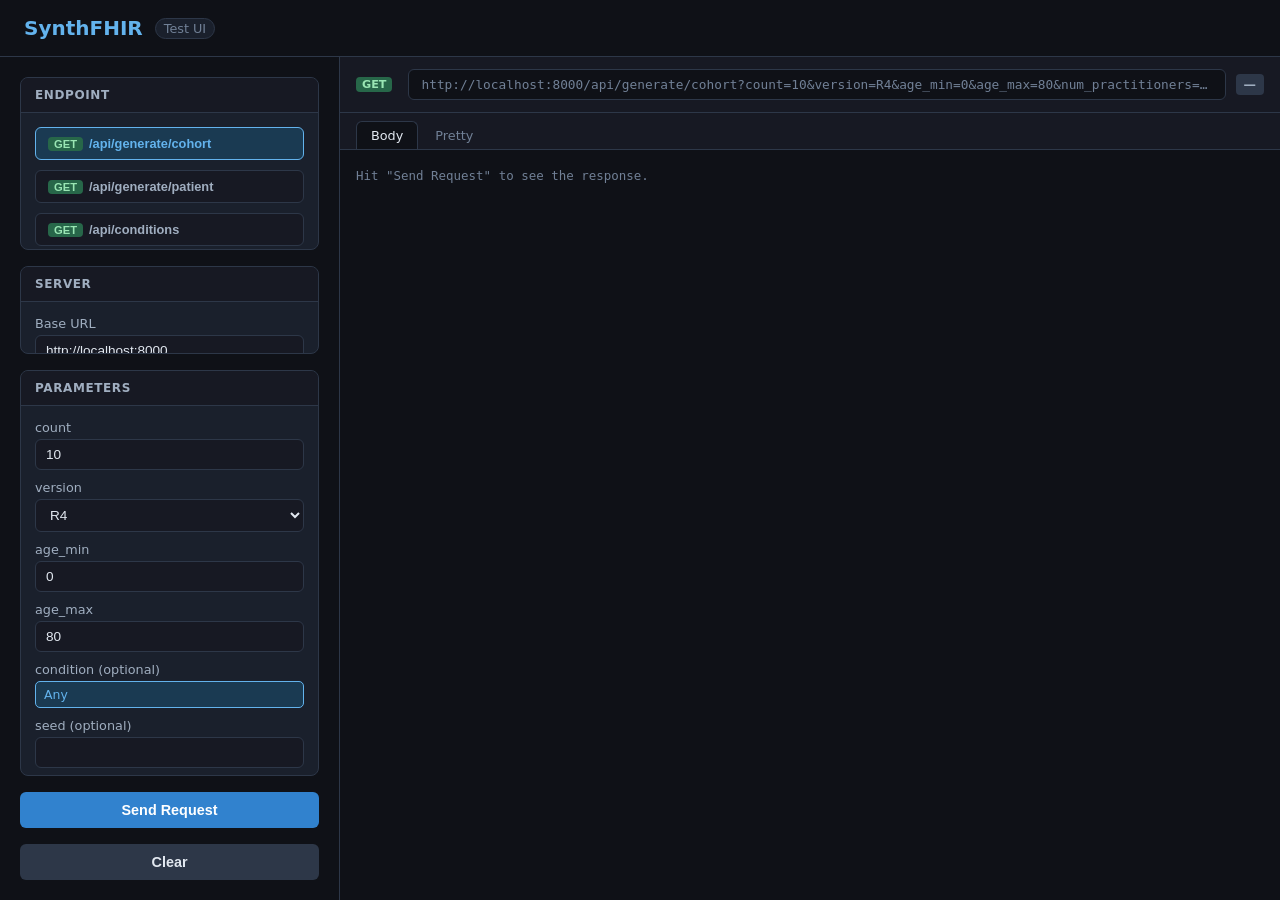
==== test_ui.html @ c60feab1 "Add README, include test_ui.html in repo, exclude __pycache__ from git Co-Authored-By: Claude Sonnet" ====
<!DOCTYPE html>
<html lang="en">
<head>
  <meta charset="UTF-8" />
  <meta name="viewport" content="width=device-width, initial-scale=1.0" />
  <title>SynthFHIR Test UI</title>
  <style>
    * { box-sizing: border-box; margin: 0; padding: 0; }
    body { font-family: system-ui, sans-serif; background: #0f1117; color: #e2e8f0; min-height: 100vh; }
    header { padding: 16px 24px; border-bottom: 1px solid #2d3748; display: flex; align-items: center; gap: 12px; }
    header h1 { font-size: 1.25rem; font-weight: 600; color: #63b3ed; }
    header span { font-size: 0.8rem; color: #718096; background: #1a202c; padding: 2px 8px; border-radius: 999px; border: 1px solid #2d3748; }
    .layout { display: grid; grid-template-columns: 340px 1fr; height: calc(100vh - 57px); }
    .sidebar { border-right: 1px solid #2d3748; padding: 20px; overflow-y: auto; display: flex; flex-direction: column; gap: 16px; }
    .panel { background: #1a202c; border: 1px solid #2d3748; border-radius: 8px; overflow: hidden; }
    .panel-header { padding: 10px 14px; background: #171923; border-bottom: 1px solid #2d3748; font-size: 0.75rem; font-weight: 600; text-transform: uppercase; letter-spacing: 0.05em; color: #a0aec0; display: flex; align-items: center; gap: 6px; }
    .panel-body { padding: 14px; display: flex; flex-direction: column; gap: 10px; }
    label { font-size: 0.8rem; color: #a0aec0; display: block; margin-bottom: 4px; }
    input[type=number], select { width: 100%; background: #171923; border: 1px solid #2d3748; border-radius: 6px; color: #e2e8f0; padding: 7px 10px; font-size: 0.85rem; outline: none; }
    input[type=number]:focus, select:focus { border-color: #63b3ed; }
    .row2 { display: grid; grid-template-columns: 1fr 1fr; gap: 8px; }
    .btn { width: 100%; padding: 10px; border-radius: 6px; font-size: 0.9rem; font-weight: 600; cursor: pointer; border: none; transition: opacity 0.15s; }
    .btn:hover { opacity: 0.85; }
    .btn-primary { background: #3182ce; color: #fff; }
    .btn-secondary { background: #2d3748; color: #e2e8f0; }
    .btn:disabled { opacity: 0.4; cursor: not-allowed; }
    .endpoint-btn { padding: 8px 12px; border-radius: 6px; font-size: 0.8rem; font-weight: 600; cursor: pointer; border: 1px solid #2d3748; background: #171923; color: #a0aec0; transition: all 0.15s; width: 100%; text-align: left; }
    .endpoint-btn:hover { background: #2d3748; color: #e2e8f0; }
    .endpoint-btn.active { border-color: #63b3ed; color: #63b3ed; background: #1a3a52; }
    .badge { display: inline-block; padding: 1px 6px; border-radius: 4px; font-size: 0.7rem; font-weight: 700; margin-right: 6px; }
    .badge-get { background: #276749; color: #9ae6b4; }
    .main { display: flex; flex-direction: column; overflow: hidden; }
    .toolbar { padding: 12px 16px; border-bottom: 1px solid #2d3748; display: flex; align-items: center; gap: 10px; background: #171923; }
    .url-bar { flex: 1; background: #0f1117; border: 1px solid #2d3748; border-radius: 6px; padding: 7px 12px; font-size: 0.8rem; color: #718096; font-family: monospace; overflow: hidden; white-space: nowrap; text-overflow: ellipsis; }
    .status-badge { padding: 3px 8px; border-radius: 4px; font-size: 0.78rem; font-weight: 700; white-space: nowrap; }
    .status-ok { background: #276749; color: #9ae6b4; }
    .status-err { background: #742a2a; color: #fc8181; }
    .status-neutral { background: #2d3748; color: #a0aec0; }
    .response-area { flex: 1; overflow: hidden; display: flex; flex-direction: column; }
    .tabs { display: flex; gap: 2px; padding: 8px 16px 0; border-bottom: 1px solid #2d3748; background: #171923; }
    .tab { padding: 6px 14px; font-size: 0.8rem; cursor: pointer; border-radius: 6px 6px 0 0; color: #718096; border: 1px solid transparent; border-bottom: none; }
    .tab.active { color: #e2e8f0; background: #0f1117; border-color: #2d3748; }
    .tab-content { flex: 1; overflow: auto; padding: 0; display: none; }
    .tab-content.active { display: block; }
    pre { padding: 16px; font-size: 0.78rem; line-height: 1.6; font-family: 'Consolas', 'Fira Code', monospace; white-space: pre-wrap; word-break: break-word; }
    .spinner { display: none; width: 16px; height: 16px; border: 2px solid #2d3748; border-top-color: #63b3ed; border-radius: 50%; animation: spin 0.7s linear infinite; }
    @keyframes spin { to { transform: rotate(360deg); } }
    .stats { display: flex; gap: 16px; padding: 10px 16px; border-bottom: 1px solid #2d3748; font-size: 0.78rem; color: #718096; }
    .stats span { display: flex; align-items: center; gap: 4px; }
    .stats b { color: #a0aec0; }
    .conditions-list { max-height: 160px; overflow-y: auto; display: flex; flex-direction: column; gap: 4px; }
    .condition-tag { padding: 5px 8px; border-radius: 5px; font-size: 0.78rem; cursor: pointer; border: 1px solid #2d3748; background: #171923; color: #a0aec0; transition: all 0.12s; }
    .condition-tag:hover { border-color: #63b3ed; color: #63b3ed; }
    .condition-tag.selected { border-color: #63b3ed; color: #63b3ed; background: #1a3a52; }
    .divider { border: none; border-top: 1px solid #2d3748; }
    .hint { font-size: 0.72rem; color: #4a5568; }
    .copy-btn { margin-left: auto; padding: 4px 10px; font-size: 0.72rem; background: #2d3748; border: 1px solid #4a5568; color: #a0aec0; border-radius: 5px; cursor: pointer; }
    .copy-btn:hover { color: #e2e8f0; }
  </style>
</head>
<body>

<header>
  <h1>SynthFHIR</h1>
  <span>Test UI</span>
</header>

<div class="layout">
  <!-- Sidebar -->
  <div class="sidebar">

    <!-- Endpoint selector -->
    <div class="panel">
      <div class="panel-header">Endpoint</div>
      <div class="panel-body">
        <button class="endpoint-btn active" onclick="selectEndpoint('cohort')">
          <span class="badge badge-get">GET</span>/api/generate/cohort
        </button>
        <button class="endpoint-btn" onclick="selectEndpoint('patient')">
          <span class="badge badge-get">GET</span>/api/generate/patient
        </button>
        <button class="endpoint-btn" onclick="selectEndpoint('conditions')">
          <span class="badge badge-get">GET</span>/api/conditions
        </button>
        <button class="endpoint-btn" onclick="selectEndpoint('observations')">
          <span class="badge badge-get">GET</span>/api/observations
        </button>
      </div>
    </div>

    <!-- Server -->
    <div class="panel">
      <div class="panel-header">Server</div>
      <div class="panel-body">
        <div>
          <label>Base URL</label>
          <input type="text" id="baseUrl" value="http://localhost:8000" style="width:100%;background:#171923;border:1px solid #2d3748;border-radius:6px;color:#e2e8f0;padding:7px 10px;font-size:0.85rem;outline:none;" />
        </div>
      </div>
    </div>

    <!-- Parameters -->
    <div class="panel" id="paramsPanel">
      <div class="panel-header">Parameters</div>
      <div class="panel-body" id="paramsBody">
        <!-- injected by JS -->
      </div>
    </div>

    <!-- Actions -->
    <button class="btn btn-primary" id="sendBtn" onclick="sendRequest()">Send Request</button>
    <button class="btn btn-secondary" onclick="clearResponse()">Clear</button>

  </div>

  <!-- Main -->
  <div class="main">
    <div class="toolbar">
      <span class="badge badge-get">GET</span>
      <div class="url-bar" id="urlBar">—</div>
      <div class="spinner" id="spinner"></div>
      <div class="status-badge status-neutral" id="statusBadge">—</div>
    </div>

    <div class="stats" id="statsBar" style="display:none">
      <span><b id="statTime">—</b> ms</span>
      <span><b id="statSize">—</b> KB</span>
      <span><b id="statResources">—</b> resources</span>
    </div>

    <div class="tabs">
      <div class="tab active" onclick="switchTab('body')">Body</div>
      <div class="tab" onclick="switchTab('pretty')">Pretty</div>
      <button class="copy-btn" id="copyBtn" onclick="copyResponse()" style="display:none">Copy</button>
    </div>

    <div class="tab-content active" id="tab-body">
      <pre id="responseRaw" style="color:#718096">Hit "Send Request" to see the response.</pre>
    </div>
    <div class="tab-content" id="tab-pretty">
      <pre id="responsePretty" style="color:#718096"></pre>
    </div>
  </div>
</div>

<script>
  let currentEndpoint = 'cohort';
  let lastResponse = null;
  let conditions = [];

  const ENDPOINTS = {
    cohort: {
      path: '/api/generate/cohort',
      params: ['count', 'version', 'age_min', 'age_max', 'condition', 'seed', 'num_practitioners', 'num_organizations'],
    },
    patient: {
      path: '/api/generate/patient',
      params: ['count', 'version', 'age_min', 'age_max', 'seed'],
    },
    conditions: { path: '/api/conditions', params: [] },
    observations: { path: '/api/observations', params: [] },
  };

  const PARAM_DEFS = {
    count:              { label: 'count', type: 'number', default: 10, min: 1, max: 1000 },
    version:            { label: 'version', type: 'select', options: ['R4', 'R5'], default: 'R4' },
    age_min:            { label: 'age_min', type: 'number', default: 0, min: 0, max: 119 },
    age_max:            { label: 'age_max', type: 'number', default: 80, min: 1, max: 120 },
    condition:          { label: 'condition (optional)', type: 'condition-picker', default: '' },
    seed:               { label: 'seed (optional)', type: 'number', default: '', min: 0 },
    num_practitioners:  { label: 'num_practitioners', type: 'number', default: 3, min: 1, max: 50 },
    num_organizations:  { label: 'num_organizations', type: 'number', default: 1, min: 1, max: 10 },
  };

  function selectEndpoint(name) {
    currentEndpoint = name;
    document.querySelectorAll('.endpoint-btn').forEach((b, i) => {
      b.classList.toggle('active', ['cohort','patient','conditions','observations'][i] === name);
    });
    renderParams();
    updateUrlBar();
  }

  function renderParams() {
    const body = document.getElementById('paramsBody');
    const params = ENDPOINTS[currentEndpoint].params;
    if (params.length === 0) {
      body.innerHTML = '<p class="hint">No parameters for this endpoint.</p>';
      return;
    }
    body.innerHTML = '';
    params.forEach(p => {
      const def = PARAM_DEFS[p];
      const wrapper = document.createElement('div');
      const lbl = document.createElement('label');
      lbl.textContent = def.label;
      wrapper.appendChild(lbl);

      if (def.type === 'select') {
        const sel = document.createElement('select');
        sel.id = 'param_' + p;
        def.options.forEach(o => {
          const opt = document.createElement('option');
          opt.value = o; opt.textContent = o;
          if (o === def.default) opt.selected = true;
          sel.appendChild(opt);
        });
        sel.onchange = updateUrlBar;
        wrapper.appendChild(sel);

      } else if (def.type === 'condition-picker') {
        const hiddenInput = document.createElement('input');
        hiddenInput.type = 'hidden';
        hiddenInput.id = 'param_' + p;
        hiddenInput.value = def.default;
        wrapper.appendChild(hiddenInput);

        const list = document.createElement('div');
        list.className = 'conditions-list';
        list.id = 'conditionList';
        if (conditions.length === 0) {
          list.innerHTML = '<span class="hint">Loading conditions...</span>';
          fetchConditions().then(() => renderConditionTags(list, hiddenInput));
        } else {
          renderConditionTags(list, hiddenInput);
        }
        wrapper.appendChild(list);

      } else {
        const inp = document.createElement('input');
        inp.type = 'number';
        inp.id = 'param_' + p;
        inp.value = def.default;
        if (def.min !== undefined) inp.min = def.min;
        if (def.max !== undefined) inp.max = def.max;
        inp.oninput = updateUrlBar;
        wrapper.appendChild(inp);
      }
      body.appendChild(wrapper);
    });
    updateUrlBar();
  }

  function renderConditionTags(container, hiddenInput) {
    container.innerHTML = '';
    const noneTag = document.createElement('div');
    noneTag.className = 'condition-tag selected';
    noneTag.textContent = 'Any';
    noneTag.dataset.value = '';
    noneTag.onclick = () => selectConditionTag('', container, hiddenInput);
    container.appendChild(noneTag);

    conditions.forEach(c => {
      const tag = document.createElement('div');
      tag.className = 'condition-tag';
      tag.textContent = c.display;
      tag.dataset.value = c.key;
      tag.title = c.key;
      tag.onclick = () => selectConditionTag(c.key, container, hiddenInput);
      container.appendChild(tag);
    });
  }

  function selectConditionTag(value, container, hiddenInput) {
    hiddenInput.value = value;
    container.querySelectorAll('.condition-tag').forEach(t => {
      t.classList.toggle('selected', t.dataset.value === value);
    });
    updateUrlBar();
  }

  async function fetchConditions() {
    try {
      const base = document.getElementById('baseUrl').value.replace(/\/$/, '');
      const res = await fetch(base + '/api/conditions');
      const data = await res.json();
      conditions = data;
    } catch (e) {
      conditions = [];
    }
  }

  function getParamValues() {
    const params = ENDPOINTS[currentEndpoint].params;
    const out = {};
    params.forEach(p => {
      const el = document.getElementById('param_' + p);
      if (!el) return;
      const v = el.value;
      if (v !== '' && v !== null) out[p] = v;
    });
    return out;
  }

  function buildUrl(includeBase = true) {
    const base = document.getElementById('baseUrl').value.replace(/\/$/, '');
    const path = ENDPOINTS[currentEndpoint].path;
    const vals = getParamValues();
    const qs = new URLSearchParams();
    Object.entries(vals).forEach(([k, v]) => { if (v !== '') qs.set(k, v); });
    const qstr = qs.toString();
    return (includeBase ? base : '') + path + (qstr ? '?' + qstr : '');
  }

  function updateUrlBar() {
    document.getElementById('urlBar').textContent = buildUrl();
  }

  async function sendRequest() {
    const btn = document.getElementById('sendBtn');
    const spinner = document.getElementById('spinner');
    btn.disabled = true;
    spinner.style.display = 'block';
    document.getElementById('statusBadge').className = 'status-badge status-neutral';
    document.getElementById('statusBadge').textContent = '…';
    document.getElementById('statsBar').style.display = 'none';
    document.getElementById('copyBtn').style.display = 'none';

    const url = buildUrl();
    const t0 = performance.now();

    try {
      const res = await fetch(url);
      const elapsed = Math.round(performance.now() - t0);
      const text = await res.text();
      const sizeKb = (new TextEncoder().encode(text).length / 1024).toFixed(1);

      lastResponse = text;
      document.getElementById('responseRaw').textContent = text;

      let resourceCount = '—';
      try {
        const json = JSON.parse(text);
        if (Array.isArray(json)) resourceCount = json.length;
        else if (json.entry) resourceCount = json.entry.length;
        document.getElementById('responsePretty').textContent = JSON.stringify(json, null, 2);
        applySyntaxColors('responsePretty');
      } catch { document.getElementById('responsePretty').textContent = text; }

      const badge = document.getElementById('statusBadge');
      badge.textContent = res.status + ' ' + res.statusText;
      badge.className = 'status-badge ' + (res.ok ? 'status-ok' : 'status-err');

      document.getElementById('statTime').textContent = elapsed;
      document.getElementById('statSize').textContent = sizeKb;
      document.getElementById('statResources').textContent = resourceCount;
      document.getElementById('statsBar').style.display = 'flex';
      document.getElementById('copyBtn').style.display = 'block';

    } catch (e) {
      lastResponse = null;
      document.getElementById('responseRaw').textContent = 'Error: ' + e.message + '\n\nMake sure the SynthFHIR server is running at:\n' + document.getElementById('baseUrl').value;
      document.getElementById('responsePretty').textContent = '';
      document.getElementById('statusBadge').className = 'status-badge status-err';
      document.getElementById('statusBadge').textContent = 'Network Error';
    }

    btn.disabled = false;
    spinner.style.display = 'none';
  }

  function applySyntaxColors(id) {
    // minimal JSON syntax highlighting via innerHTML replacement
    const el = document.getElementById(id);
    const text = el.textContent;
    el.innerHTML = text
      .replace(/&/g, '&amp;').replace(/</g, '&lt;').replace(/>/g, '&gt;')
      .replace(/("(\\u[a-zA-Z0-9]{4}|\\[^u]|[^\\"])*"(\s*:)?|\b(true|false|null)\b|-?\d+(?:\.\d*)?(?:[eE][+\-]?\d+)?)/g, match => {
        let cls = 'color:#fc8181'; // number
        if (/^"/.test(match)) {
          cls = /:$/.test(match) ? 'color:#63b3ed' : 'color:#9ae6b4'; // key vs string
        } else if (/true|false/.test(match)) cls = 'color:#f6ad55';
        else if (/null/.test(match)) cls = 'color:#718096';
        return `<span style="${cls}">${match}</span>`;
      });
  }

  function clearResponse() {
    lastResponse = null;
    document.getElementById('responseRaw').textContent = 'Hit "Send Request" to see the response.';
    document.getElementById('responsePretty').textContent = '';
    document.getElementById('statusBadge').className = 'status-badge status-neutral';
    document.getElementById('statusBadge').textContent = '—';
    document.getElementById('statsBar').style.display = 'none';
    document.getElementById('copyBtn').style.display = 'none';
    document.getElementById('urlBar').textContent = buildUrl();
  }

  function copyResponse() {
    if (lastResponse) navigator.clipboard.writeText(lastResponse);
  }

  function switchTab(name) {
    document.querySelectorAll('.tab').forEach((t, i) => t.classList.toggle('active', ['body','pretty'][i] === name));
    document.querySelectorAll('.tab-content').forEach(tc => tc.classList.remove('active'));
    document.getElementById('tab-' + name).classList.add('active');
    if (name === 'pretty') {
      applySyntaxColors('responsePretty');
    }
  }

  // Init
  renderParams();
  updateUrlBar();
  // Pre-fetch conditions for the picker
  fetchConditions();
</script>
</body>
</html>
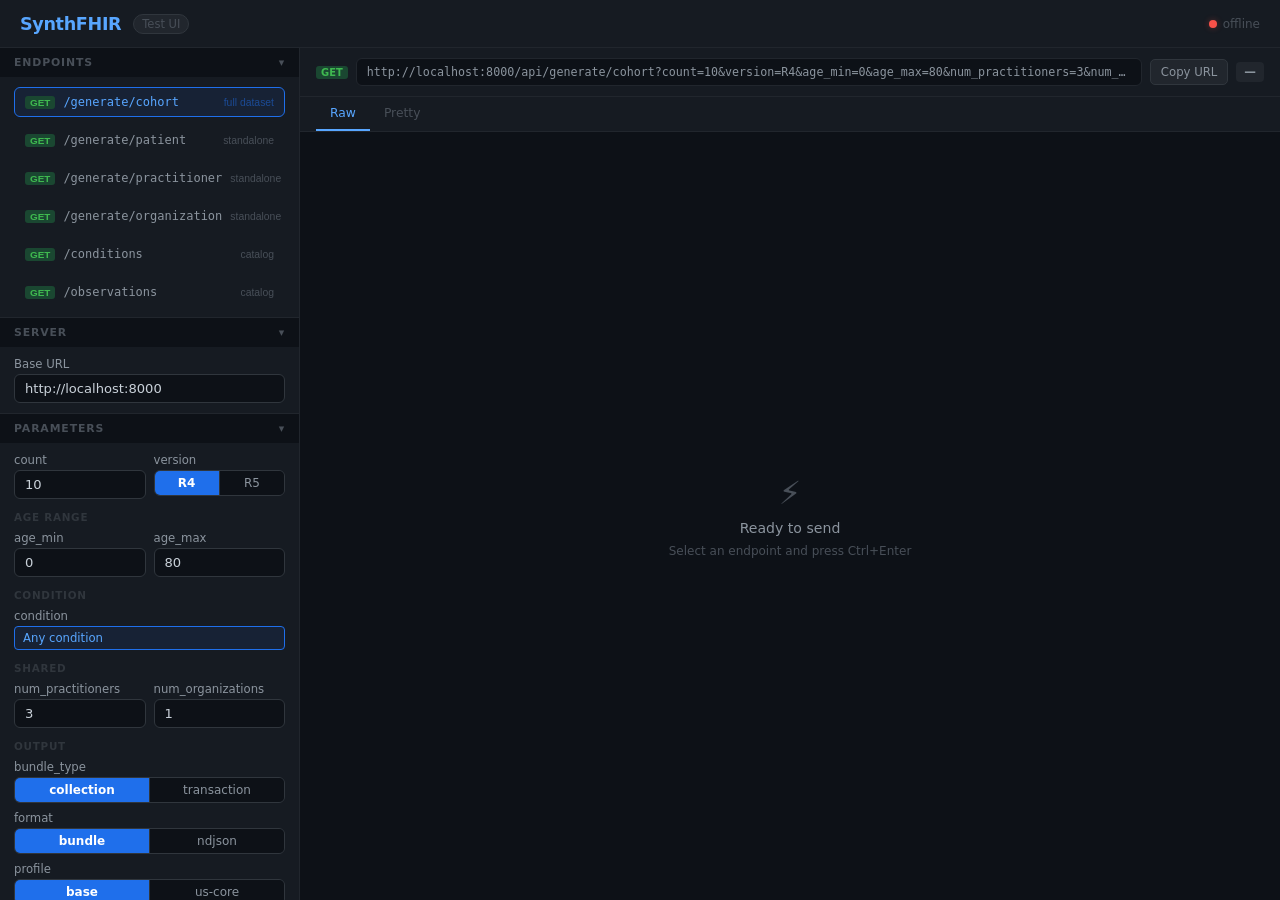
==== commit 9364ba46: "Add GitHub templates, CI updates, UI and docs Add repository contribution and PR templates (.github/" ====
--- a/test_ui.html
+++ b/test_ui.html
@@ -5,121 +5,285 @@
   <meta name="viewport" content="width=device-width, initial-scale=1.0" />
   <title>SynthFHIR Test UI</title>
   <style>
-    * { box-sizing: border-box; margin: 0; padding: 0; }
-    body { font-family: system-ui, sans-serif; background: #0f1117; color: #e2e8f0; min-height: 100vh; }
-    header { padding: 16px 24px; border-bottom: 1px solid #2d3748; display: flex; align-items: center; gap: 12px; }
-    header h1 { font-size: 1.25rem; font-weight: 600; color: #63b3ed; }
-    header span { font-size: 0.8rem; color: #718096; background: #1a202c; padding: 2px 8px; border-radius: 999px; border: 1px solid #2d3748; }
-    .layout { display: grid; grid-template-columns: 340px 1fr; height: calc(100vh - 57px); }
-    .sidebar { border-right: 1px solid #2d3748; padding: 20px; overflow-y: auto; display: flex; flex-direction: column; gap: 16px; }
-    .panel { background: #1a202c; border: 1px solid #2d3748; border-radius: 8px; overflow: hidden; }
-    .panel-header { padding: 10px 14px; background: #171923; border-bottom: 1px solid #2d3748; font-size: 0.75rem; font-weight: 600; text-transform: uppercase; letter-spacing: 0.05em; color: #a0aec0; display: flex; align-items: center; gap: 6px; }
-    .panel-body { padding: 14px; display: flex; flex-direction: column; gap: 10px; }
-    label { font-size: 0.8rem; color: #a0aec0; display: block; margin-bottom: 4px; }
-    input[type=number], select { width: 100%; background: #171923; border: 1px solid #2d3748; border-radius: 6px; color: #e2e8f0; padding: 7px 10px; font-size: 0.85rem; outline: none; }
-    input[type=number]:focus, select:focus { border-color: #63b3ed; }
+    *, *::before, *::after { box-sizing: border-box; margin: 0; padding: 0; }
+    body { font-family: system-ui, -apple-system, sans-serif; background: #0d1117; color: #c9d1d9; min-height: 100vh; overflow: hidden; }
+
+    header {
+      padding: 0 20px; height: 48px; border-bottom: 1px solid #21262d;
+      display: flex; align-items: center; gap: 12px; background: #161b22;
+    }
+    .logo { font-size: 1.1rem; font-weight: 700; color: #58a6ff; letter-spacing: -0.02em; }
+    .logo-sub { font-size: 0.72rem; color: #484f58; background: #21262d; padding: 2px 8px; border-radius: 999px; border: 1px solid #30363d; }
+    .header-spacer { flex: 1; }
+    .server-status { display: flex; align-items: center; gap: 6px; font-size: 0.75rem; color: #484f58; }
+    .status-dot { width: 8px; height: 8px; border-radius: 50%; background: #484f58; transition: background 0.3s; flex-shrink: 0; }
+    .status-dot.online { background: #3fb950; box-shadow: 0 0 6px #3fb95055; }
+    .status-dot.offline { background: #f85149; box-shadow: 0 0 6px #f8514955; }
+    .status-dot.checking { background: #d29922; animation: pulse 1s ease-in-out infinite; }
+    @keyframes pulse { 0%,100% { opacity:1; } 50% { opacity:0.4; } }
+
+    .layout { display: grid; grid-template-columns: 300px 1fr; height: calc(100vh - 48px); overflow: hidden; }
+
+    .sidebar { border-right: 1px solid #21262d; overflow-y: auto; display: flex; flex-direction: column; background: #161b22; }
+    .sidebar::-webkit-scrollbar { width: 5px; }
+    .sidebar::-webkit-scrollbar-thumb { background: #30363d; border-radius: 3px; }
+
+    .panel { border-bottom: 1px solid #21262d; }
+    .panel-header {
+      padding: 8px 14px; font-size: 0.68rem; font-weight: 600;
+      text-transform: uppercase; letter-spacing: 0.08em; color: #484f58;
+      display: flex; align-items: center; cursor: pointer; user-select: none;
+      background: #0d1117; transition: color 0.15s;
+    }
+    .panel-header:hover { color: #8b949e; }
+    .chevron { margin-left: auto; transition: transform 0.2s; }
+    .panel.collapsed .chevron { transform: rotate(-90deg); }
+    .panel.collapsed .panel-body { display: none; }
+    .panel-body { padding: 10px 14px; display: flex; flex-direction: column; gap: 8px; }
+
+    .endpoint-btn {
+      padding: 7px 10px; border-radius: 6px; font-size: 0.8rem; cursor: pointer;
+      border: 1px solid transparent; background: transparent; color: #8b949e;
+      transition: all 0.15s; width: 100%; text-align: left;
+      display: flex; align-items: center; gap: 8px;
+    }
+    .endpoint-btn:hover { background: #21262d; color: #c9d1d9; }
+    .endpoint-btn.active { border-color: #1f6feb; color: #58a6ff; background: #1f6feb18; }
+    .ep-name { font-family: 'Consolas','SF Mono',monospace; font-size: 0.75rem; flex: 1; }
+    .ep-tag { font-size: 0.65rem; color: #484f58; }
+    .endpoint-btn.active .ep-tag { color: #1f6feb88; }
+
+    .badge { display: inline-flex; align-items: center; padding: 1px 5px; border-radius: 3px; font-size: 0.62rem; font-weight: 700; flex-shrink: 0; }
+    .badge-get { background: #1a4731; color: #3fb950; }
+
+    label { font-size: 0.73rem; color: #8b949e; display: block; margin-bottom: 3px; }
+    input[type=text], input[type=number], select {
+      width: 100%; background: #0d1117; border: 1px solid #30363d; border-radius: 6px;
+      color: #c9d1d9; padding: 6px 10px; font-size: 0.82rem; outline: none;
+      transition: border-color 0.15s, box-shadow 0.15s; font-family: inherit;
+    }
+    input[type=text]:focus, input[type=number]:focus, select:focus {
+      border-color: #1f6feb; box-shadow: 0 0 0 3px #1f6feb18;
+    }
     .row2 { display: grid; grid-template-columns: 1fr 1fr; gap: 8px; }
-    .btn { width: 100%; padding: 10px; border-radius: 6px; font-size: 0.9rem; font-weight: 600; cursor: pointer; border: none; transition: opacity 0.15s; }
-    .btn:hover { opacity: 0.85; }
-    .btn-primary { background: #3182ce; color: #fff; }
-    .btn-secondary { background: #2d3748; color: #e2e8f0; }
-    .btn:disabled { opacity: 0.4; cursor: not-allowed; }
-    .endpoint-btn { padding: 8px 12px; border-radius: 6px; font-size: 0.8rem; font-weight: 600; cursor: pointer; border: 1px solid #2d3748; background: #171923; color: #a0aec0; transition: all 0.15s; width: 100%; text-align: left; }
-    .endpoint-btn:hover { background: #2d3748; color: #e2e8f0; }
-    .endpoint-btn.active { border-color: #63b3ed; color: #63b3ed; background: #1a3a52; }
-    .badge { display: inline-block; padding: 1px 6px; border-radius: 4px; font-size: 0.7rem; font-weight: 700; margin-right: 6px; }
-    .badge-get { background: #276749; color: #9ae6b4; }
+
+    .toggle-group { display: flex; border: 1px solid #30363d; border-radius: 6px; overflow: hidden; }
+    .toggle-opt {
+      flex: 1; padding: 5px 6px; font-size: 0.75rem; cursor: pointer; text-align: center;
+      background: #0d1117; color: #8b949e; border: none; border-right: 1px solid #30363d;
+      transition: all 0.15s; font-family: inherit;
+    }
+    .toggle-opt:last-child { border-right: none; }
+    .toggle-opt:hover { background: #21262d; color: #c9d1d9; }
+    .toggle-opt.active { background: #1f6feb; color: #fff; font-weight: 600; }
+
+    .group-label { font-size: 0.65rem; font-weight: 600; text-transform: uppercase; letter-spacing: 0.07em; color: #30363d; margin-top: 4px; }
+
+    .conditions-list { max-height: 130px; overflow-y: auto; display: flex; flex-direction: column; gap: 3px; }
+    .conditions-list::-webkit-scrollbar { width: 4px; }
+    .conditions-list::-webkit-scrollbar-thumb { background: #30363d; border-radius: 2px; }
+    .condition-tag {
+      padding: 4px 8px; border-radius: 4px; font-size: 0.73rem; cursor: pointer;
+      border: 1px solid #21262d; background: #0d1117; color: #8b949e; transition: all 0.12s;
+    }
+    .condition-tag:hover { border-color: #1f6feb; color: #58a6ff; }
+    .condition-tag.selected { border-color: #1f6feb; color: #58a6ff; background: #1f6feb18; }
+
+    .actions { padding: 12px 14px; display: flex; flex-direction: column; gap: 8px; border-bottom: 1px solid #21262d; }
+    .btn { padding: 8px 14px; border-radius: 6px; font-size: 0.83rem; font-weight: 600; cursor: pointer; border: none; transition: all 0.15s; width: 100%; font-family: inherit; }
+    .btn:disabled { opacity: 0.35; cursor: not-allowed; }
+    .btn-primary { background: #238636; color: #fff; }
+    .btn-primary:hover:not(:disabled) { background: #2ea043; }
+    .btn-secondary { background: #21262d; color: #c9d1d9; border: 1px solid #30363d; }
+    .btn-secondary:hover:not(:disabled) { background: #30363d; }
+    .btn-hint { font-size: 0.67rem; font-weight: 400; opacity: 0.5; }
+
+    .history-item {
+      padding: 7px 10px; border-radius: 6px; border: 1px solid #21262d;
+      background: #0d1117; cursor: pointer; transition: border-color 0.15s;
+    }
+    .history-item:hover { border-color: #30363d; }
+    .history-top { display: flex; align-items: center; gap: 6px; }
+    .history-path { font-family: monospace; color: #58a6ff; font-size: 0.7rem; flex: 1; overflow: hidden; text-overflow: ellipsis; white-space: nowrap; }
+    .history-status { font-size: 0.65rem; font-weight: 700; padding: 1px 5px; border-radius: 3px; }
+    .history-status.ok { background: #1a4731; color: #3fb950; }
+    .history-status.err { background: #3d1515; color: #f85149; }
+    .history-meta { font-size: 0.67rem; color: #484f58; display: flex; gap: 8px; margin-top: 2px; }
+    .hint { font-size: 0.72rem; color: #484f58; }
+
     .main { display: flex; flex-direction: column; overflow: hidden; }
-    .toolbar { padding: 12px 16px; border-bottom: 1px solid #2d3748; display: flex; align-items: center; gap: 10px; background: #171923; }
-    .url-bar { flex: 1; background: #0f1117; border: 1px solid #2d3748; border-radius: 6px; padding: 7px 12px; font-size: 0.8rem; color: #718096; font-family: monospace; overflow: hidden; white-space: nowrap; text-overflow: ellipsis; }
-    .status-badge { padding: 3px 8px; border-radius: 4px; font-size: 0.78rem; font-weight: 700; white-space: nowrap; }
-    .status-ok { background: #276749; color: #9ae6b4; }
-    .status-err { background: #742a2a; color: #fc8181; }
-    .status-neutral { background: #2d3748; color: #a0aec0; }
+    .toolbar {
+      padding: 10px 16px; border-bottom: 1px solid #21262d;
+      display: flex; align-items: center; gap: 8px; background: #161b22; flex-shrink: 0;
+    }
+    .url-bar {
+      flex: 1; background: #0d1117; border: 1px solid #21262d; border-radius: 6px;
+      padding: 6px 10px; font-size: 0.73rem; color: #8b949e;
+      font-family: 'Consolas','SF Mono',monospace; overflow: hidden;
+      white-space: nowrap; text-overflow: ellipsis;
+    }
+    .icon-btn {
+      padding: 5px 10px; background: #21262d; border: 1px solid #30363d; border-radius: 5px;
+      color: #8b949e; font-size: 0.73rem; cursor: pointer; transition: all 0.15s;
+      white-space: nowrap; font-family: inherit;
+    }
+    .icon-btn:hover { color: #c9d1d9; background: #30363d; }
+    .spinner { display: none; width: 14px; height: 14px; border: 2px solid #30363d; border-top-color: #58a6ff; border-radius: 50%; animation: spin 0.6s linear infinite; flex-shrink: 0; }
+    @keyframes spin { to { transform: rotate(360deg); } }
+    .status-badge { padding: 3px 8px; border-radius: 4px; font-size: 0.73rem; font-weight: 700; white-space: nowrap; flex-shrink: 0; }
+    .s-ok { background: #1a4731; color: #3fb950; }
+    .s-err { background: #3d1515; color: #f85149; }
+    .s-neutral { background: #21262d; color: #8b949e; }
+
+    .stats { display: flex; gap: 20px; padding: 7px 16px; border-bottom: 1px solid #21262d; font-size: 0.73rem; color: #484f58; flex-shrink: 0; }
+    .stats span { display: flex; align-items: center; gap: 4px; }
+    .stats b { color: #8b949e; }
+
+    .tabs { display: flex; padding: 0 16px; border-bottom: 1px solid #21262d; background: #161b22; flex-shrink: 0; align-items: center; }
+    .tab { padding: 9px 14px; font-size: 0.77rem; cursor: pointer; color: #484f58; border-bottom: 2px solid transparent; transition: all 0.15s; }
+    .tab:hover { color: #8b949e; }
+    .tab.active { color: #58a6ff; border-bottom-color: #58a6ff; }
+    .tab-spacer { flex: 1; }
+    .tab-actions { display: flex; align-items: center; gap: 6px; }
+
     .response-area { flex: 1; overflow: hidden; display: flex; flex-direction: column; }
-    .tabs { display: flex; gap: 2px; padding: 8px 16px 0; border-bottom: 1px solid #2d3748; background: #171923; }
-    .tab { padding: 6px 14px; font-size: 0.8rem; cursor: pointer; border-radius: 6px 6px 0 0; color: #718096; border: 1px solid transparent; border-bottom: none; }
-    .tab.active { color: #e2e8f0; background: #0f1117; border-color: #2d3748; }
-    .tab-content { flex: 1; overflow: auto; padding: 0; display: none; }
-    .tab-content.active { display: block; }
-    pre { padding: 16px; font-size: 0.78rem; line-height: 1.6; font-family: 'Consolas', 'Fira Code', monospace; white-space: pre-wrap; word-break: break-word; }
-    .spinner { display: none; width: 16px; height: 16px; border: 2px solid #2d3748; border-top-color: #63b3ed; border-radius: 50%; animation: spin 0.7s linear infinite; }
-    @keyframes spin { to { transform: rotate(360deg); } }
-    .stats { display: flex; gap: 16px; padding: 10px 16px; border-bottom: 1px solid #2d3748; font-size: 0.78rem; color: #718096; }
-    .stats span { display: flex; align-items: center; gap: 4px; }
-    .stats b { color: #a0aec0; }
-    .conditions-list { max-height: 160px; overflow-y: auto; display: flex; flex-direction: column; gap: 4px; }
-    .condition-tag { padding: 5px 8px; border-radius: 5px; font-size: 0.78rem; cursor: pointer; border: 1px solid #2d3748; background: #171923; color: #a0aec0; transition: all 0.12s; }
-    .condition-tag:hover { border-color: #63b3ed; color: #63b3ed; }
-    .condition-tag.selected { border-color: #63b3ed; color: #63b3ed; background: #1a3a52; }
-    .divider { border: none; border-top: 1px solid #2d3748; }
-    .hint { font-size: 0.72rem; color: #4a5568; }
-    .copy-btn { margin-left: auto; padding: 4px 10px; font-size: 0.72rem; background: #2d3748; border: 1px solid #4a5568; color: #a0aec0; border-radius: 5px; cursor: pointer; }
-    .copy-btn:hover { color: #e2e8f0; }
+    .tab-content { flex: 1; overflow: auto; display: none; flex-direction: column; }
+    .tab-content.active { display: flex; }
+    .tab-content::-webkit-scrollbar { width: 7px; }
+    .tab-content::-webkit-scrollbar-thumb { background: #30363d; border-radius: 4px; }
+
+    .empty-state { flex: 1; display: flex; flex-direction: column; align-items: center; justify-content: center; gap: 8px; color: #484f58; }
+    .empty-icon { font-size: 2rem; }
+    .empty-title { font-size: 0.88rem; color: #8b949e; font-weight: 500; }
+    .empty-sub { font-size: 0.75rem; }
+
+    pre {
+      padding: 16px; font-size: 0.77rem; line-height: 1.65;
+      font-family: 'Consolas','SF Mono','Fira Code',monospace;
+      white-space: pre-wrap; word-break: break-word; flex: 1;
+    }
+
+    .error-box { padding: 20px 24px; display: flex; flex-direction: column; gap: 8px; }
+    .error-title { color: #f85149; font-weight: 600; }
+    .error-msg { font-family: monospace; font-size: 0.8rem; color: #8b949e; }
+    .error-hint { font-size: 0.77rem; color: #484f58; }
+
+    .ndjson-view { padding: 12px; display: flex; flex-direction: column; gap: 5px; }
+    .ndjson-item { border: 1px solid #21262d; border-radius: 6px; overflow: hidden; }
+    .ndjson-header {
+      padding: 6px 10px; background: #161b22; font-size: 0.72rem; color: #8b949e;
+      display: flex; align-items: center; gap: 8px; cursor: pointer; user-select: none;
+      transition: background 0.15s;
+    }
+    .ndjson-header:hover { background: #21262d; }
+    .ndjson-type { color: #58a6ff; font-weight: 600; font-family: monospace; }
+    .ndjson-id { color: #484f58; font-family: monospace; font-size: 0.68rem; overflow: hidden; text-overflow: ellipsis; white-space: nowrap; max-width: 200px; }
+    .ndjson-toggle { margin-left: auto; color: #484f58; font-size: 0.7rem; }
+    .ndjson-body { display: none; border-top: 1px solid #21262d; }
+    .ndjson-body.open { display: block; }
+    .ndjson-body pre { padding: 10px 14px; font-size: 0.74rem; background: #0d1117; }
   </style>
 </head>
 <body>
 
 <header>
-  <h1>SynthFHIR</h1>
-  <span>Test UI</span>
+  <div class="logo">SynthFHIR</div>
+  <div class="logo-sub">Test UI</div>
+  <div class="header-spacer"></div>
+  <div class="server-status">
+    <div class="status-dot checking" id="serverDot"></div>
+    <span id="serverLabel">checking…</span>
+  </div>
 </header>
 
 <div class="layout">
-  <!-- Sidebar -->
   <div class="sidebar">
 
-    <!-- Endpoint selector -->
-    <div class="panel">
-      <div class="panel-header">Endpoint</div>
+    <div class="panel" id="panelEndpoints">
+      <div class="panel-header" onclick="togglePanel('panelEndpoints')">
+        Endpoints <span class="chevron">▾</span>
+      </div>
       <div class="panel-body">
         <button class="endpoint-btn active" onclick="selectEndpoint('cohort')">
-          <span class="badge badge-get">GET</span>/api/generate/cohort
+          <span class="badge badge-get">GET</span>
+          <span class="ep-name">/generate/cohort</span>
+          <span class="ep-tag">full dataset</span>
         </button>
         <button class="endpoint-btn" onclick="selectEndpoint('patient')">
-          <span class="badge badge-get">GET</span>/api/generate/patient
+          <span class="badge badge-get">GET</span>
+          <span class="ep-name">/generate/patient</span>
+          <span class="ep-tag">standalone</span>
+        </button>
+        <button class="endpoint-btn" onclick="selectEndpoint('practitioner')">
+          <span class="badge badge-get">GET</span>
+          <span class="ep-name">/generate/practitioner</span>
+          <span class="ep-tag">standalone</span>
+        </button>
+        <button class="endpoint-btn" onclick="selectEndpoint('organization')">
+          <span class="badge badge-get">GET</span>
+          <span class="ep-name">/generate/organization</span>
+          <span class="ep-tag">standalone</span>
         </button>
         <button class="endpoint-btn" onclick="selectEndpoint('conditions')">
-          <span class="badge badge-get">GET</span>/api/conditions
+          <span class="badge badge-get">GET</span>
+          <span class="ep-name">/conditions</span>
+          <span class="ep-tag">catalog</span>
         </button>
         <button class="endpoint-btn" onclick="selectEndpoint('observations')">
-          <span class="badge badge-get">GET</span>/api/observations
+          <span class="badge badge-get">GET</span>
+          <span class="ep-name">/observations</span>
+          <span class="ep-tag">catalog</span>
         </button>
       </div>
     </div>
 
-    <!-- Server -->
-    <div class="panel">
-      <div class="panel-header">Server</div>
+    <div class="panel" id="panelServer">
+      <div class="panel-header" onclick="togglePanel('panelServer')">
+        Server <span class="chevron">▾</span>
+      </div>
       <div class="panel-body">
         <div>
           <label>Base URL</label>
-          <input type="text" id="baseUrl" value="http://localhost:8000" style="width:100%;background:#171923;border:1px solid #2d3748;border-radius:6px;color:#e2e8f0;padding:7px 10px;font-size:0.85rem;outline:none;" />
+          <input type="text" id="baseUrl" value="http://localhost:8000" oninput="onBaseUrlChange()" />
         </div>
       </div>
     </div>
 
-    <!-- Parameters -->
-    <div class="panel" id="paramsPanel">
-      <div class="panel-header">Parameters</div>
-      <div class="panel-body" id="paramsBody">
-        <!-- injected by JS -->
-      </div>
+    <div class="panel" id="panelParams">
+      <div class="panel-header" onclick="togglePanel('panelParams')">
+        Parameters <span class="chevron">▾</span>
+      </div>
+      <div class="panel-body" id="paramsBody"></div>
     </div>
 
-    <!-- Actions -->
-    <button class="btn btn-primary" id="sendBtn" onclick="sendRequest()">Send Request</button>
-    <button class="btn btn-secondary" onclick="clearResponse()">Clear</button>
+    <div class="actions">
+      <button class="btn btn-primary" id="sendBtn" onclick="sendRequest()">
+        Send Request <span class="btn-hint">Ctrl+Enter</span>
+      </button>
+      <div class="row2">
+        <button class="btn btn-secondary" onclick="resetParams()">Reset</button>
+        <button class="btn btn-secondary" onclick="clearResponse()">Clear</button>
+      </div>
+    </div>
+
+    <div class="panel" id="panelHistory">
+      <div class="panel-header" onclick="togglePanel('panelHistory')">
+        History <span class="chevron">▾</span>
+      </div>
+      <div class="panel-body" id="historyBody">
+        <p class="hint">No requests yet.</p>
+      </div>
+    </div>
 
   </div>
 
-  <!-- Main -->
   <div class="main">
     <div class="toolbar">
       <span class="badge badge-get">GET</span>
-      <div class="url-bar" id="urlBar">—</div>
+      <div class="url-bar" id="urlBar" title="">—</div>
+      <button class="icon-btn" onclick="copyUrl()" id="copyUrlBtn">Copy URL</button>
       <div class="spinner" id="spinner"></div>
-      <div class="status-badge status-neutral" id="statusBadge">—</div>
+      <div class="status-badge s-neutral" id="statusBadge">—</div>
     </div>
 
     <div class="stats" id="statsBar" style="display:none">
@@ -129,16 +293,32 @@
     </div>
 
     <div class="tabs">
-      <div class="tab active" onclick="switchTab('body')">Body</div>
-      <div class="tab" onclick="switchTab('pretty')">Pretty</div>
-      <button class="copy-btn" id="copyBtn" onclick="copyResponse()" style="display:none">Copy</button>
+      <div class="tab active" id="tab-btn-raw" onclick="switchTab('raw')">Raw</div>
+      <div class="tab" id="tab-btn-pretty" onclick="switchTab('pretty')">Pretty</div>
+      <div class="tab" id="tab-btn-ndjson" onclick="switchTab('ndjson')" style="display:none">NDJSON</div>
+      <div class="tab-spacer"></div>
+      <div class="tab-actions">
+        <button class="icon-btn" id="copyBtn" onclick="copyResponse()" style="display:none">Copy</button>
+        <button class="icon-btn" id="downloadBtn" onclick="downloadResponse()" style="display:none">Download</button>
+      </div>
     </div>
 
-    <div class="tab-content active" id="tab-body">
-      <pre id="responseRaw" style="color:#718096">Hit "Send Request" to see the response.</pre>
-    </div>
-    <div class="tab-content" id="tab-pretty">
-      <pre id="responsePretty" style="color:#718096"></pre>
+    <div class="response-area">
+      <div class="tab-content active" id="tab-raw">
+        <div class="empty-state" id="emptyState">
+          <div class="empty-icon">⚡</div>
+          <div class="empty-title">Ready to send</div>
+          <div class="empty-sub">Select an endpoint and press Ctrl+Enter</div>
+        </div>
+        <pre id="responseRaw" style="display:none;color:#c9d1d9"></pre>
+        <div id="errorBox" class="error-box" style="display:none"></div>
+      </div>
+      <div class="tab-content" id="tab-pretty">
+        <pre id="responsePretty" style="color:#c9d1d9"></pre>
+      </div>
+      <div class="tab-content" id="tab-ndjson">
+        <div class="ndjson-view" id="ndjsonView"></div>
+      </div>
     </div>
   </div>
 </div>
@@ -146,123 +326,195 @@
 <script>
   let currentEndpoint = 'cohort';
   let lastResponse = null;
+  let lastFormat = 'bundle';
   let conditions = [];
+  let conditionsFetched = false;
+  let reqHistory = [];
+
+  const ENDPOINT_KEYS = ['cohort','patient','practitioner','organization','conditions','observations'];
 
   const ENDPOINTS = {
-    cohort: {
-      path: '/api/generate/cohort',
-      params: ['count', 'version', 'age_min', 'age_max', 'condition', 'seed', 'num_practitioners', 'num_organizations'],
-    },
-    patient: {
-      path: '/api/generate/patient',
-      params: ['count', 'version', 'age_min', 'age_max', 'seed'],
-    },
-    conditions: { path: '/api/conditions', params: [] },
-    observations: { path: '/api/observations', params: [] },
+    cohort:       { path: '/api/generate/cohort',       params: ['count','version','age_min','age_max','condition','num_practitioners','num_organizations','bundle_type','format','profile','seed'] },
+    patient:      { path: '/api/generate/patient',      params: ['count','version','age_min','age_max','bundle_type','profile','seed'] },
+    practitioner: { path: '/api/generate/practitioner', params: ['count','version','bundle_type','seed'] },
+    organization: { path: '/api/generate/organization', params: ['count','version','bundle_type','seed'] },
+    conditions:   { path: '/api/conditions',            params: [] },
+    observations: { path: '/api/observations',          params: [] },
   };
 
   const PARAM_DEFS = {
-    count:              { label: 'count', type: 'number', default: 10, min: 1, max: 1000 },
-    version:            { label: 'version', type: 'select', options: ['R4', 'R5'], default: 'R4' },
-    age_min:            { label: 'age_min', type: 'number', default: 0, min: 0, max: 119 },
-    age_max:            { label: 'age_max', type: 'number', default: 80, min: 1, max: 120 },
-    condition:          { label: 'condition (optional)', type: 'condition-picker', default: '' },
-    seed:               { label: 'seed (optional)', type: 'number', default: '', min: 0 },
-    num_practitioners:  { label: 'num_practitioners', type: 'number', default: 3, min: 1, max: 50 },
-    num_organizations:  { label: 'num_organizations', type: 'number', default: 1, min: 1, max: 10 },
+    count:             { label: 'count',                  type: 'number',  default: 10,  min: 1,  max: 1000 },
+    version:           { label: 'version',                type: 'toggle',  options: ['R4','R5'],                  default: 'R4' },
+    age_min:           { label: 'age_min',                type: 'number',  default: 0,   min: 0,  max: 119 },
+    age_max:           { label: 'age_max',                type: 'number',  default: 80,  min: 1,  max: 120 },
+    condition:         { label: 'condition',              type: 'condition-picker', default: '' },
+    seed:              { label: 'seed (optional)',         type: 'number',  default: '',  min: 0 },
+    num_practitioners: { label: 'num_practitioners',      type: 'number',  default: 3,   min: 1,  max: 50 },
+    num_organizations: { label: 'num_organizations',      type: 'number',  default: 1,   min: 1,  max: 10 },
+    bundle_type:       { label: 'bundle_type',            type: 'toggle',  options: ['collection','transaction'],  default: 'collection' },
+    format:            { label: 'format',                 type: 'toggle',  options: ['bundle','ndjson'],           default: 'bundle' },
+    profile:           { label: 'profile',                type: 'toggle',  options: ['base','us-core'],            default: 'base' },
   };
 
+  // Param groups per endpoint for visual grouping
+  const PARAM_GROUPS = {
+    cohort: [
+      { label: null,             pair: true,  params: ['count','version'] },
+      { label: 'Age Range',      pair: true,  params: ['age_min','age_max'] },
+      { label: 'Condition',      pair: false, params: ['condition'] },
+      { label: 'Shared',         pair: true,  params: ['num_practitioners','num_organizations'] },
+      { label: 'Output',         pair: false, params: ['bundle_type','format','profile'] },
+      { label: null,             pair: false, params: ['seed'] },
+    ],
+    patient: [
+      { label: null,             pair: true,  params: ['count','version'] },
+      { label: 'Age Range',      pair: true,  params: ['age_min','age_max'] },
+      { label: 'Output',         pair: true,  params: ['bundle_type','profile'] },
+      { label: null,             pair: false, params: ['seed'] },
+    ],
+    practitioner: [
+      { label: null,             pair: true,  params: ['count','version'] },
+      { label: 'Output',         pair: false, params: ['bundle_type'] },
+      { label: null,             pair: false, params: ['seed'] },
+    ],
+    organization: [
+      { label: null,             pair: true,  params: ['count','version'] },
+      { label: 'Output',         pair: false, params: ['bundle_type'] },
+      { label: null,             pair: false, params: ['seed'] },
+    ],
+    conditions:   [],
+    observations: [],
+  };
+
+  // ── Panel collapse ────────────────────────────────────────────────────────
+  function togglePanel(id) {
+    document.getElementById(id).classList.toggle('collapsed');
+  }
+
+  // ── Endpoint selection ────────────────────────────────────────────────────
   function selectEndpoint(name) {
     currentEndpoint = name;
     document.querySelectorAll('.endpoint-btn').forEach((b, i) => {
-      b.classList.toggle('active', ['cohort','patient','conditions','observations'][i] === name);
+      b.classList.toggle('active', ENDPOINT_KEYS[i] === name);
     });
     renderParams();
     updateUrlBar();
   }
 
+  // ── Params rendering ──────────────────────────────────────────────────────
   function renderParams() {
     const body = document.getElementById('paramsBody');
-    const params = ENDPOINTS[currentEndpoint].params;
-    if (params.length === 0) {
+    const groups = PARAM_GROUPS[currentEndpoint];
+    if (!groups || groups.length === 0) {
       body.innerHTML = '<p class="hint">No parameters for this endpoint.</p>';
       return;
     }
     body.innerHTML = '';
-    params.forEach(p => {
-      const def = PARAM_DEFS[p];
-      const wrapper = document.createElement('div');
-      const lbl = document.createElement('label');
-      lbl.textContent = def.label;
-      wrapper.appendChild(lbl);
-
-      if (def.type === 'select') {
-        const sel = document.createElement('select');
-        sel.id = 'param_' + p;
-        def.options.forEach(o => {
-          const opt = document.createElement('option');
-          opt.value = o; opt.textContent = o;
-          if (o === def.default) opt.selected = true;
-          sel.appendChild(opt);
-        });
-        sel.onchange = updateUrlBar;
-        wrapper.appendChild(sel);
-
-      } else if (def.type === 'condition-picker') {
-        const hiddenInput = document.createElement('input');
-        hiddenInput.type = 'hidden';
-        hiddenInput.id = 'param_' + p;
-        hiddenInput.value = def.default;
-        wrapper.appendChild(hiddenInput);
-
-        const list = document.createElement('div');
-        list.className = 'conditions-list';
-        list.id = 'conditionList';
-        if (conditions.length === 0) {
-          list.innerHTML = '<span class="hint">Loading conditions...</span>';
-          fetchConditions().then(() => renderConditionTags(list, hiddenInput));
-        } else {
-          renderConditionTags(list, hiddenInput);
-        }
-        wrapper.appendChild(list);
-
+    groups.forEach(group => {
+      if (group.label) {
+        const gl = document.createElement('div');
+        gl.className = 'group-label';
+        gl.textContent = group.label;
+        body.appendChild(gl);
+      }
+      if (group.pair && group.params.length === 2) {
+        const row = document.createElement('div');
+        row.className = 'row2';
+        group.params.forEach(p => row.appendChild(buildParamEl(p)));
+        body.appendChild(row);
       } else {
-        const inp = document.createElement('input');
-        inp.type = 'number';
-        inp.id = 'param_' + p;
-        inp.value = def.default;
-        if (def.min !== undefined) inp.min = def.min;
-        if (def.max !== undefined) inp.max = def.max;
-        inp.oninput = updateUrlBar;
-        wrapper.appendChild(inp);
+        group.params.forEach(p => body.appendChild(buildParamEl(p)));
       }
-      body.appendChild(wrapper);
     });
     updateUrlBar();
   }
 
-  function renderConditionTags(container, hiddenInput) {
+  function buildParamEl(p) {
+    const def = PARAM_DEFS[p];
+    const wrap = document.createElement('div');
+    const lbl = document.createElement('label');
+    lbl.textContent = def.label;
+    wrap.appendChild(lbl);
+
+    if (def.type === 'toggle') {
+      const hidden = document.createElement('input');
+      hidden.type = 'hidden';
+      hidden.id = 'param_' + p;
+      hidden.value = def.default;
+
+      const grp = document.createElement('div');
+      grp.className = 'toggle-group';
+      def.options.forEach(o => {
+        const btn = document.createElement('button');
+        btn.className = 'toggle-opt' + (o === def.default ? ' active' : '');
+        btn.textContent = o;
+        btn.onclick = () => {
+          grp.querySelectorAll('.toggle-opt').forEach(b => b.classList.remove('active'));
+          btn.classList.add('active');
+          hidden.value = o;
+          updateUrlBar();
+        };
+        grp.appendChild(btn);
+      });
+      wrap.appendChild(grp);
+      wrap.appendChild(hidden);
+
+    } else if (def.type === 'condition-picker') {
+      const hidden = document.createElement('input');
+      hidden.type = 'hidden';
+      hidden.id = 'param_' + p;
+      hidden.value = '';
+
+      const list = document.createElement('div');
+      list.className = 'conditions-list';
+      list.id = 'conditionList';
+
+      if (!conditionsFetched) {
+        list.innerHTML = '<span class="hint">Loading conditions…</span>';
+        fetchConditions().then(() => { conditionsFetched = true; renderConditionTags(list, hidden); });
+      } else {
+        renderConditionTags(list, hidden);
+      }
+      wrap.appendChild(hidden);
+      wrap.appendChild(list);
+
+    } else {
+      const inp = document.createElement('input');
+      inp.type = 'number';
+      inp.id = 'param_' + p;
+      inp.value = def.default;
+      if (def.min !== undefined) inp.min = def.min;
+      if (def.max !== undefined) inp.max = def.max;
+      inp.oninput = updateUrlBar;
+      wrap.appendChild(inp);
+    }
+    return wrap;
+  }
+
+  function resetParams() { renderParams(); }
+
+  // ── Condition picker ──────────────────────────────────────────────────────
+  function renderConditionTags(container, hidden) {
     container.innerHTML = '';
-    const noneTag = document.createElement('div');
-    noneTag.className = 'condition-tag selected';
-    noneTag.textContent = 'Any';
-    noneTag.dataset.value = '';
-    noneTag.onclick = () => selectConditionTag('', container, hiddenInput);
-    container.appendChild(noneTag);
-
+    const any = document.createElement('div');
+    any.className = 'condition-tag selected';
+    any.textContent = 'Any condition';
+    any.dataset.value = '';
+    any.onclick = () => pickCondition('', container, hidden);
+    container.appendChild(any);
     conditions.forEach(c => {
       const tag = document.createElement('div');
       tag.className = 'condition-tag';
       tag.textContent = c.display;
       tag.dataset.value = c.key;
       tag.title = c.key;
-      tag.onclick = () => selectConditionTag(c.key, container, hiddenInput);
+      tag.onclick = () => pickCondition(c.key, container, hidden);
       container.appendChild(tag);
     });
   }
 
-  function selectConditionTag(value, container, hiddenInput) {
-    hiddenInput.value = value;
+  function pickCondition(value, container, hidden) {
+    hidden.value = value;
     container.querySelectorAll('.condition-tag').forEach(t => {
       t.classList.toggle('selected', t.dataset.value === value);
     });
@@ -272,18 +524,15 @@
   async function fetchConditions() {
     try {
       const base = document.getElementById('baseUrl').value.replace(/\/$/, '');
-      const res = await fetch(base + '/api/conditions');
-      const data = await res.json();
-      conditions = data;
-    } catch (e) {
-      conditions = [];
-    }
-  }
-
+      const res = await fetch(base + '/api/conditions', { signal: AbortSignal.timeout(4000) });
+      conditions = await res.json();
+    } catch { conditions = []; }
+  }
+
+  // ── URL helpers ───────────────────────────────────────────────────────────
   function getParamValues() {
-    const params = ENDPOINTS[currentEndpoint].params;
     const out = {};
-    params.forEach(p => {
+    ENDPOINTS[currentEndpoint].params.forEach(p => {
       const el = document.getElementById('param_' + p);
       if (!el) return;
       const v = el.value;
@@ -292,29 +541,81 @@
     return out;
   }
 
-  function buildUrl(includeBase = true) {
+  function buildUrl() {
     const base = document.getElementById('baseUrl').value.replace(/\/$/, '');
     const path = ENDPOINTS[currentEndpoint].path;
     const vals = getParamValues();
     const qs = new URLSearchParams();
     Object.entries(vals).forEach(([k, v]) => { if (v !== '') qs.set(k, v); });
-    const qstr = qs.toString();
-    return (includeBase ? base : '') + path + (qstr ? '?' + qstr : '');
+    const q = qs.toString();
+    return base + path + (q ? '?' + q : '');
   }
 
   function updateUrlBar() {
-    document.getElementById('urlBar').textContent = buildUrl();
-  }
-
+    const url = buildUrl();
+    const bar = document.getElementById('urlBar');
+    bar.textContent = url;
+    bar.title = url;
+  }
+
+  function onBaseUrlChange() {
+    updateUrlBar();
+    checkServerHealth();
+  }
+
+  function copyUrl() {
+    navigator.clipboard.writeText(buildUrl());
+    const btn = document.getElementById('copyUrlBtn');
+    const orig = btn.textContent;
+    btn.textContent = 'Copied!';
+    setTimeout(() => { btn.textContent = orig; }, 1500);
+  }
+
+  // ── Server health ─────────────────────────────────────────────────────────
+  async function checkServerHealth() {
+    const dot = document.getElementById('serverDot');
+    const lbl = document.getElementById('serverLabel');
+    dot.className = 'status-dot checking';
+    lbl.textContent = 'checking…';
+    try {
+      const base = document.getElementById('baseUrl').value.replace(/\/$/, '');
+      const t0 = performance.now();
+      const res = await fetch(base + '/api/conditions', { signal: AbortSignal.timeout(3000) });
+      const ms = Math.round(performance.now() - t0);
+      if (res.ok) {
+        dot.className = 'status-dot online';
+        lbl.textContent = `online · ${ms} ms`;
+        if (!conditionsFetched) {
+          conditions = await res.json();
+          conditionsFetched = true;
+          const list = document.getElementById('conditionList');
+          const hidden = document.getElementById('param_condition');
+          if (list && hidden) renderConditionTags(list, hidden);
+        }
+      } else {
+        dot.className = 'status-dot offline';
+        lbl.textContent = `error ${res.status}`;
+      }
+    } catch {
+      dot.className = 'status-dot offline';
+      lbl.textContent = 'offline';
+    }
+  }
+
+  // ── Send request ──────────────────────────────────────────────────────────
   async function sendRequest() {
     const btn = document.getElementById('sendBtn');
     const spinner = document.getElementById('spinner');
     btn.disabled = true;
     spinner.style.display = 'block';
-    document.getElementById('statusBadge').className = 'status-badge status-neutral';
-    document.getElementById('statusBadge').textContent = '…';
+
+    const badge = document.getElementById('statusBadge');
+    badge.className = 'status-badge s-neutral';
+    badge.textContent = '…';
     document.getElementById('statsBar').style.display = 'none';
     document.getElementById('copyBtn').style.display = 'none';
+    document.getElementById('downloadBtn').style.display = 'none';
+    document.getElementById('tab-btn-ndjson').style.display = 'none';
 
     const url = buildUrl();
     const t0 = performance.now();
@@ -324,86 +625,224 @@
       const elapsed = Math.round(performance.now() - t0);
       const text = await res.text();
       const sizeKb = (new TextEncoder().encode(text).length / 1024).toFixed(1);
+      const contentType = res.headers.get('content-type') || '';
 
       lastResponse = text;
-      document.getElementById('responseRaw').textContent = text;
+      lastFormat = getParamValues().format || 'bundle';
+      const isNdjson = lastFormat === 'ndjson' || contentType.includes('ndjson');
+
+      showRaw(text);
 
       let resourceCount = '—';
-      try {
-        const json = JSON.parse(text);
-        if (Array.isArray(json)) resourceCount = json.length;
-        else if (json.entry) resourceCount = json.entry.length;
-        document.getElementById('responsePretty').textContent = JSON.stringify(json, null, 2);
-        applySyntaxColors('responsePretty');
-      } catch { document.getElementById('responsePretty').textContent = text; }
-
-      const badge = document.getElementById('statusBadge');
+      if (isNdjson) {
+        const lines = text.trim().split('\n').filter(l => l.trim());
+        resourceCount = lines.length;
+        renderNdjson(lines);
+        document.getElementById('tab-btn-ndjson').style.display = 'block';
+        document.getElementById('responsePretty').textContent = '';
+        switchTab('ndjson');
+      } else {
+        try {
+          const json = JSON.parse(text);
+          if (Array.isArray(json)) resourceCount = json.length;
+          else if (json.entry) resourceCount = json.entry.length;
+          document.getElementById('responsePretty').textContent = JSON.stringify(json, null, 2);
+        } catch {
+          document.getElementById('responsePretty').textContent = text;
+        }
+      }
+
       badge.textContent = res.status + ' ' + res.statusText;
-      badge.className = 'status-badge ' + (res.ok ? 'status-ok' : 'status-err');
-
+      badge.className = 'status-badge ' + (res.ok ? 's-ok' : 's-err');
       document.getElementById('statTime').textContent = elapsed;
       document.getElementById('statSize').textContent = sizeKb;
       document.getElementById('statResources').textContent = resourceCount;
       document.getElementById('statsBar').style.display = 'flex';
       document.getElementById('copyBtn').style.display = 'block';
+      document.getElementById('downloadBtn').style.display = 'block';
+
+      addHistory({ url, endpoint: currentEndpoint, status: res.status, ok: res.ok, time: elapsed, size: sizeKb });
 
     } catch (e) {
       lastResponse = null;
-      document.getElementById('responseRaw').textContent = 'Error: ' + e.message + '\n\nMake sure the SynthFHIR server is running at:\n' + document.getElementById('baseUrl').value;
-      document.getElementById('responsePretty').textContent = '';
-      document.getElementById('statusBadge').className = 'status-badge status-err';
-      document.getElementById('statusBadge').textContent = 'Network Error';
+      showError(e.message);
+      badge.className = 'status-badge s-err';
+      badge.textContent = 'Network Error';
+      checkServerHealth();
     }
 
     btn.disabled = false;
     spinner.style.display = 'none';
   }
 
-  function applySyntaxColors(id) {
-    // minimal JSON syntax highlighting via innerHTML replacement
-    const el = document.getElementById(id);
+  function showRaw(text) {
+    document.getElementById('emptyState').style.display = 'none';
+    document.getElementById('errorBox').style.display = 'none';
+    const pre = document.getElementById('responseRaw');
+    pre.style.display = 'block';
+    pre.textContent = text;
+    if (!document.getElementById('tab-raw').classList.contains('active')) switchTab('raw');
+  }
+
+  function showError(msg) {
+    document.getElementById('emptyState').style.display = 'none';
+    document.getElementById('responseRaw').style.display = 'none';
+    const box = document.getElementById('errorBox');
+    box.style.display = 'block';
+    const base = document.getElementById('baseUrl').value;
+    box.innerHTML = `
+      <div class="error-title">Network Error</div>
+      <div class="error-msg">${esc(msg)}</div>
+      <div class="error-hint">Is SynthFHIR running at <code style="font-family:monospace;color:#58a6ff">${esc(base)}</code>?</div>`;
+    switchTab('raw');
+  }
+
+  function esc(s) {
+    return s.replace(/&/g,'&amp;').replace(/</g,'&lt;').replace(/>/g,'&gt;');
+  }
+
+  // ── NDJSON view ───────────────────────────────────────────────────────────
+  function renderNdjson(lines) {
+    const view = document.getElementById('ndjsonView');
+    view.innerHTML = '';
+    lines.forEach((line, i) => {
+      let json = null;
+      try { json = JSON.parse(line); } catch {}
+      const item = document.createElement('div');
+      item.className = 'ndjson-item';
+
+      const hdr = document.createElement('div');
+      hdr.className = 'ndjson-header';
+      hdr.innerHTML = `
+        <span style="color:#484f58;font-family:monospace;font-size:0.68rem">#${i+1}</span>
+        <span class="ndjson-type">${json ? (json.resourceType || '?') : 'parse error'}</span>
+        ${json && json.id ? `<span class="ndjson-id">${json.id}</span>` : ''}
+        <span class="ndjson-toggle">▼</span>`;
+
+      const body = document.createElement('div');
+      body.className = 'ndjson-body';
+      const pre = document.createElement('pre');
+      pre.style.color = '#c9d1d9';
+      pre.textContent = json ? JSON.stringify(json, null, 2) : line;
+      body.appendChild(pre);
+
+      hdr.onclick = () => {
+        const open = body.classList.toggle('open');
+        hdr.querySelector('.ndjson-toggle').textContent = open ? '▲' : '▼';
+        if (open) syntaxColorEl(pre);
+      };
+
+      item.appendChild(hdr);
+      item.appendChild(body);
+      view.appendChild(item);
+    });
+  }
+
+  // ── Syntax highlighting ───────────────────────────────────────────────────
+  function syntaxColorEl(el) {
     const text = el.textContent;
     el.innerHTML = text
-      .replace(/&/g, '&amp;').replace(/</g, '&lt;').replace(/>/g, '&gt;')
-      .replace(/("(\\u[a-zA-Z0-9]{4}|\\[^u]|[^\\"])*"(\s*:)?|\b(true|false|null)\b|-?\d+(?:\.\d*)?(?:[eE][+\-]?\d+)?)/g, match => {
-        let cls = 'color:#fc8181'; // number
-        if (/^"/.test(match)) {
-          cls = /:$/.test(match) ? 'color:#63b3ed' : 'color:#9ae6b4'; // key vs string
-        } else if (/true|false/.test(match)) cls = 'color:#f6ad55';
-        else if (/null/.test(match)) cls = 'color:#718096';
-        return `<span style="${cls}">${match}</span>`;
+      .replace(/&/g,'&amp;').replace(/</g,'&lt;').replace(/>/g,'&gt;')
+      .replace(/("(\\u[a-zA-Z0-9]{4}|\\[^u]|[^\\"])*"(\s*:)?|\b(true|false|null)\b|-?\d+(?:\.\d*)?(?:[eE][+\-]?\d+)?)/g, m => {
+        let c = 'color:#f85149';
+        if (/^"/.test(m)) c = /:$/.test(m) ? 'color:#58a6ff' : 'color:#3fb950';
+        else if (/true|false/.test(m)) c = 'color:#d29922';
+        else if (/null/.test(m)) c = 'color:#484f58';
+        return `<span style="${c}">${m}</span>`;
       });
+  }
+
+  // ── Tab switching ─────────────────────────────────────────────────────────
+  function switchTab(name) {
+    ['raw','pretty','ndjson'].forEach(n => {
+      document.getElementById('tab-btn-' + n)?.classList.toggle('active', n === name);
+      document.getElementById('tab-' + n)?.classList.toggle('active', n === name);
+    });
+    if (name === 'pretty') {
+      const el = document.getElementById('responsePretty');
+      if (el.textContent.trim()) syntaxColorEl(el);
+    }
+  }
+
+  // ── History ───────────────────────────────────────────────────────────────
+  function addHistory(entry) {
+    reqHistory.unshift(entry);
+    if (reqHistory.length > 8) reqHistory.pop();
+    renderHistory();
+  }
+
+  function renderHistory() {
+    const body = document.getElementById('historyBody');
+    body.innerHTML = '';
+    if (reqHistory.length === 0) {
+      body.innerHTML = '<p class="hint">No requests yet.</p>';
+      return;
+    }
+    reqHistory.forEach((h, i) => {
+      const item = document.createElement('div');
+      item.className = 'history-item';
+      item.title = h.url;
+      item.onclick = () => selectEndpoint(h.endpoint);
+      item.innerHTML = `
+        <div class="history-top">
+          <span class="badge badge-get" style="font-size:0.58rem">GET</span>
+          <span class="history-path">${ENDPOINTS[h.endpoint].path}</span>
+          <span class="history-status ${h.ok ? 'ok' : 'err'}">${h.status}</span>
+        </div>
+        <div class="history-meta"><span>${h.time} ms</span><span>${h.size} KB</span></div>`;
+      body.appendChild(item);
+    });
+  }
+
+  // ── Copy / Download / Clear ───────────────────────────────────────────────
+  function copyResponse() {
+    if (!lastResponse) return;
+    navigator.clipboard.writeText(lastResponse);
+    const btn = document.getElementById('copyBtn');
+    const orig = btn.textContent;
+    btn.textContent = 'Copied!';
+    setTimeout(() => { btn.textContent = orig; }, 1500);
+  }
+
+  function downloadResponse() {
+    if (!lastResponse) return;
+    const ndjson = lastFormat === 'ndjson';
+    const blob = new Blob([lastResponse], { type: ndjson ? 'application/fhir+ndjson' : 'application/json' });
+    const a = document.createElement('a');
+    a.href = URL.createObjectURL(blob);
+    a.download = `synthfhir-${currentEndpoint}.${ndjson ? 'ndjson' : 'json'}`;
+    a.click();
+    URL.revokeObjectURL(a.href);
   }
 
   function clearResponse() {
     lastResponse = null;
-    document.getElementById('responseRaw').textContent = 'Hit "Send Request" to see the response.';
+    document.getElementById('emptyState').style.display = 'flex';
+    document.getElementById('responseRaw').style.display = 'none';
+    document.getElementById('errorBox').style.display = 'none';
     document.getElementById('responsePretty').textContent = '';
-    document.getElementById('statusBadge').className = 'status-badge status-neutral';
+    document.getElementById('ndjsonView').innerHTML = '';
+    document.getElementById('statusBadge').className = 'status-badge s-neutral';
     document.getElementById('statusBadge').textContent = '—';
     document.getElementById('statsBar').style.display = 'none';
     document.getElementById('copyBtn').style.display = 'none';
-    document.getElementById('urlBar').textContent = buildUrl();
-  }
-
-  function copyResponse() {
-    if (lastResponse) navigator.clipboard.writeText(lastResponse);
-  }
-
-  function switchTab(name) {
-    document.querySelectorAll('.tab').forEach((t, i) => t.classList.toggle('active', ['body','pretty'][i] === name));
-    document.querySelectorAll('.tab-content').forEach(tc => tc.classList.remove('active'));
-    document.getElementById('tab-' + name).classList.add('active');
-    if (name === 'pretty') {
-      applySyntaxColors('responsePretty');
-    }
-  }
-
-  // Init
+    document.getElementById('downloadBtn').style.display = 'none';
+    document.getElementById('tab-btn-ndjson').style.display = 'none';
+    switchTab('raw');
+  }
+
+  // ── Keyboard shortcut ─────────────────────────────────────────────────────
+  document.addEventListener('keydown', e => {
+    if ((e.ctrlKey || e.metaKey) && e.key === 'Enter') {
+      e.preventDefault();
+      if (!document.getElementById('sendBtn').disabled) sendRequest();
+    }
+  });
+
+  // ── Init ──────────────────────────────────────────────────────────────────
   renderParams();
   updateUrlBar();
-  // Pre-fetch conditions for the picker
-  fetchConditions();
+  checkServerHealth();
 </script>
 </body>
 </html>
